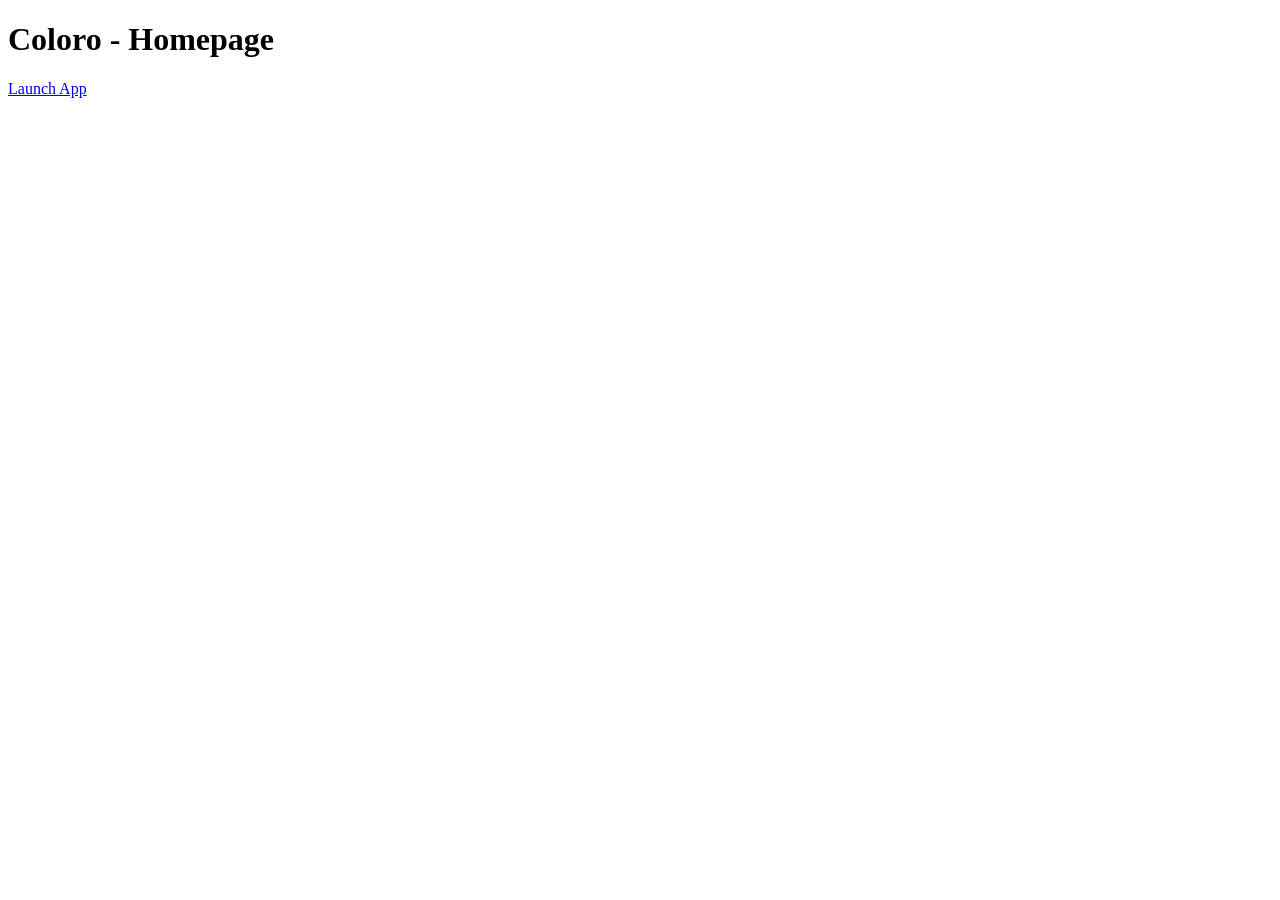
==== index.html @ 9630f3d0 "initial commit: the basic algorithms, however waiting on a rewrite to support the new color object" ====
<!DOCTYPE html>
<html lang="en">
<head>
    <meta charset="UTF-8">
    <meta name="viewport" content="width=device-width, initial-scale=1.0">
    <title>Homepage - Coloro</title>
    <link rel="stylesheet" href="styles.css">
</head>
<body>
    <h1>Coloro - Homepage</h1>
    <a href="app.html" class="button">Launch App</a>
</body>
</html>
---- styles.css ----
#color-container {
    display: flex;
    gap: 10px;
    margin: 10px;
}

.color {
    height: 100px;
    width: 100px;
    border: 2px solid black;
}
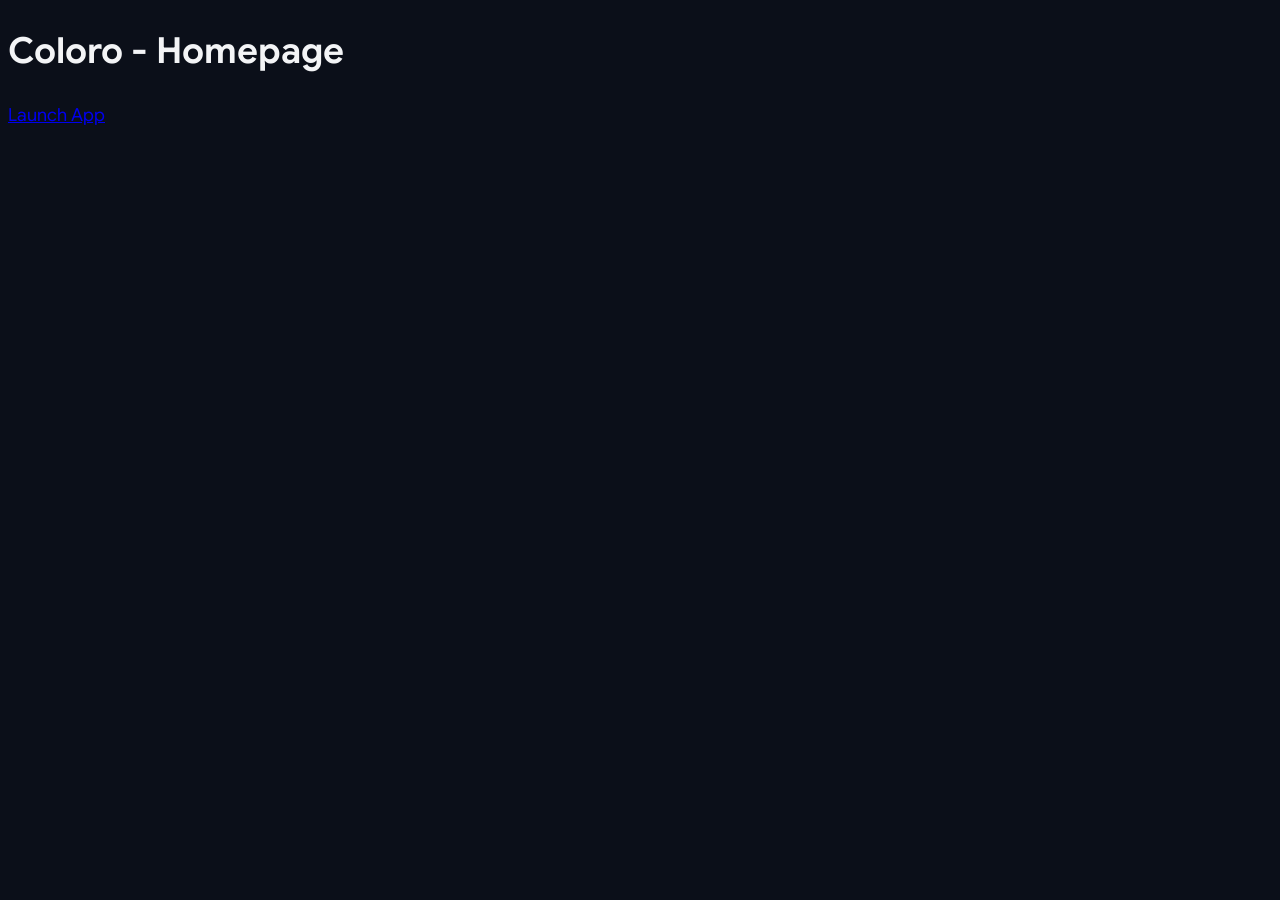
==== commit cf4557da: "Create the color object. Modify all function to be able to work with the color object directly.  Cre" ====
--- a/index.html
+++ b/index.html
@@ -4,7 +4,7 @@
     <meta charset="UTF-8">
     <meta name="viewport" content="width=device-width, initial-scale=1.0">
     <title>Homepage - Coloro</title>
-    <link rel="stylesheet" href="styles.css">
+    <link rel="stylesheet" href="css/styles.css">
 </head>
 <body>
     <h1>Coloro - Homepage</h1>
--- a/css/styles.css
+++ b/css/styles.css
@@ -0,0 +1,368 @@
+@font-face {
+    font-family: "Google Sans";
+    src: local("Google Sans"),
+        url("../fonts/GoogleSans-Regular.woff2") format("woff2 supports variations"),
+        url("../fonts/GoogleSans-Regular.woff2") format("woff2-variations");
+
+    font-weight: 100 900;
+    font-style: normal;
+    font-display: swap;
+}
+
+@font-face {
+    font-family: "Google Sans";
+    src: local("Google Sans Italic"), local("Google Sans-Italic"),
+        url("../fonts/GoogleSans-Italic.woff2") format("woff2 supports variations") url("../fonts/GoogleSans-Italic.woff2") format("woff2-variations");
+
+    font-weight: 100 900;
+    font-style: italic;
+    font-display: swap;
+}
+
+:root {
+    /* ==========================================================================
+       1. THE FONT FAMILY
+       ========================================================================== */
+    --font-main: "Google Sans", -apple-system, BlinkMacSystemFont, "Segoe UI", Roboto, sans-serif;
+    --font-mono: "JetBrains Mono", "Fira Code", Ubuntu Mono, Menlo, monospace;
+
+    /* ==========================================================================
+       2. FLUID TYPOGRAPHY SCALE (Min-Max range using CSS clamp)
+       ========================================================================== */
+    /* clamp(minimum_size, fluid_preferred_value, maximum_size)
+       This automatically scales smoothly based on the screen width!
+    */
+    --text-xs: clamp(0.75rem, 0.70rem + 0.22vw, 0.875rem);
+    /* 12px - 14px */
+    --text-sm: clamp(0.875rem, 0.83rem + 0.22vw, 1.00rem);
+    /* 14px - 16px (Body small) */
+    --text-base: clamp(1.00rem, 0.96rem + 0.22vw, 1.125rem);
+    /* 16px - 18px (Standard Body) */
+    --text-md: clamp(1.25rem, 1.18rem + 0.33vw, 1.44rem);
+    /* 20px - 23px (H3 / Card titles) */
+    --text-lg: clamp(1.56rem, 1.47rem + 0.49vw, 1.80rem);
+    /* 25px - 28px (H2 / Section heads) */
+    --text-xl: clamp(1.95rem, 1.82rem + 0.70vw, 2.30rem);
+    /* 31px - 36px (H1 / Page Title) */
+    --text-xxl: clamp(2.44rem, 2.23rem + 1.05vw, 3.00rem);
+    /* 39px - 48px (Hero Displays) */
+
+    /* ==========================================================================
+       3. FONT WEIGHT AXIS (Optimized for your Variable Font!)
+       ========================================================================== */
+    --weight-light: 300;
+    --weight-normal: 400;
+    --weight-medium: 550;
+    /* Variable fonts allow exact midpoint custom weights! */
+    --weight-semibold: 650;
+    --weight-bold: 750;
+    --weight-black: 900;
+
+    /* ==========================================================================
+       4. LINE HEIGHTS (Leading)
+       ========================================================================== */
+    --leading-none: 1;
+    --leading-tight: 1.25;
+    /* For large headings */
+    --leading-snug: 1.4;
+    /* For card elements / small descriptions */
+    --leading-normal: 1.6;
+    /* For standard readable body paragraphs */
+
+    /* ==========================================================================
+       5. THE SPACING SYSTEM (8px / 0.5rem Grid Base)
+       ========================================================================== */
+    /* Excellent for padding, margins, gaps, and layouts */
+    --space-xxs: 0.25rem;
+    /* 4px   - Tight label adjustments */
+    --space-xs: 0.50rem;
+    /* 8px   - Small inner padding */
+    --space-sm: 0.75rem;
+    /* 12px  - Button horizontal padding */
+    --space-md: 1.00rem;
+    /* 16px  - Standard card inner padding / list gaps */
+    --space-lg: 1.50rem;
+    /* 24px  - Layout structure gaps */
+    --space-xl: 2.00rem;
+    /* 32px  - Form section grouping gaps */
+    --space-xxl: 3.00rem;
+    /* 48px  - Massive hero display wrappers */
+
+    /* ==========================================================================
+       6. COMPONENT DESIGN SYSTEM TOKENS
+       ========================================================================== */
+    /* Border Radii (Curves) */
+    --radius-sm: 4px;
+    --radius-md: 8px;
+    /* Perfect for your .color-card grids */
+    --radius-lg: 16px;
+    --radius-full: 9999px;
+    /* For pill buttons / badges */
+
+    /* Shadows (Depth elevations) */
+    --shadow-sm: 0 1px 2px 0 rgba(0, 0, 0, 0.05);
+    --shadow-md: 0 4px 6px -1px rgba(0, 0, 0, 0.1), 0 2px 4px -1px rgba(0, 0, 0, 0.06);
+    --shadow-lg: 0 10px 15px -3px rgba(0, 0, 0, 0.1), 0 4px 6px -2px rgba(0, 0, 0, 0.05);
+
+    /* Theme Neutrals */
+    --bg-main: #0b0f19;
+    --bg-card: #161b26;
+    --bg-input: #1f2635;
+    --border-subtle: #2d3648;
+
+    /* Theme Text */
+    --text-primary: #f3f4f6;
+    --text-secondary: #9ca3af;
+    --text-muted: #6b7280;
+
+    /* Interface Accents */
+    --brand-primary: #3b82f6;
+    --brand-hover: #1d4ed8;
+    --brand-success: #10b981;
+    --brand-warning: rgb(255, 0, 0);
+}
+
+/* ==========================================================================
+   2. GLOBAL ELEMENT BASICS
+   ========================================================================== */
+body {
+    background-color: var(--bg-main);
+    color: var(--text-primary);
+    font-family: var(--font-main);
+    font-size: var(--text-base);
+    line-height: 1.5;
+}
+
+/* Common Layout Wrapper */
+.wrapper {
+    max-width: 900px;
+    margin: 0 auto var(--space-xl) auto;
+    padding: 0 var(--space-lg);
+}
+
+h2 {
+    font-size: var(--text-lg);
+    font-weight: 750;
+    margin-bottom: var(--space-md);
+    letter-spacing: -0.02em;
+}
+
+/* ==========================================================================
+   3. HEADER & NAVIGATION
+   ========================================================================== */
+header {
+    background-color: var(--bg-card);
+    /* gives nav its own distinct structural panel layer */
+    border-bottom: 1px solid var(--border-subtle);
+    padding: var(--space-md) 0;
+    margin-bottom: var(--space-xl);
+}
+
+nav {
+    max-width: 900px;
+    margin: 0 auto;
+    padding: 0 var(--space-lg);
+    display: flex;
+    justify-content: space-between;
+    align-items: center;
+}
+
+nav h1 {
+    font-size: var(--text-md);
+    font-weight: 800;
+    color: var(--text-primary);
+}
+
+.nav-links {
+    display: flex;
+    gap: var(--space-lg);
+    list-style: none;
+    margin: 0;
+    padding: 0;
+}
+
+.nav-links a {
+    color: var(--text-secondary);
+    text-decoration: none;
+    font-size: var(--text-sm);
+    font-weight: 550;
+    transition: color 0.2s ease;
+}
+
+.nav-links a:hover,
+.nav-links a[aria-current="true"] {
+    color: var(--brand-primary);
+}
+
+/* ==========================================================================
+   4. CONTROL DECK (INPUTS ZONE)
+   ========================================================================== */
+/* Side-by-side Layout for Picker and Input Text Box */
+.controls-deck {
+    display: flex;
+    align-items: flex-end;
+    /* 🌟 Lines up bottoms of inputs perfectly! */
+    gap: var(--space-md);
+    background-color: var(--bg-card);
+    border: 1px solid var(--border-subtle);
+    padding: var(--space-lg);
+    border-radius: var(--radius-lg);
+    box-shadow: var(--shadow-md);
+    margin-bottom: var(--space-sm);
+}
+
+/* Color Picker Adjustments */
+.picker-group {
+    display: flex;
+    flex-direction: column;
+}
+
+#color-picker {
+    -webkit-appearance: none;
+    -moz-appearance: none;
+    appearance: none;
+    width: 52px;
+    height: 48px;
+    background: transparent;
+    border: none;
+    cursor: pointer;
+    margin: 0;
+    padding: 0;
+}
+
+#color-picker::-webkit-color-swatch {
+    border: 1px solid var(--border-subtle);
+    border-radius: var(--radius-md);
+}
+
+/* Input Fields Containers */
+.input-container {
+    display: flex;
+    flex-direction: column;
+}
+
+.input-container label {
+    font-size: var(--text-xs);
+    color: var(--text-secondary);
+    margin-bottom: var(--space-xs);
+    /* space between input field and label */
+    font-weight: 600;
+}
+
+/* Dynamic width sizes for clean balance */
+.smart-field {
+    flex-grow: 1;
+    /* lets the paste box expand to fill open spaces elegantly */
+}
+
+#smart-color-input {
+    width: 100%;
+    /* fills its flex layout block container */
+    font-family: var(--font-mono);
+}
+
+.count-field {
+    flex-shrink: 0;
+}
+
+input[type="text"],
+input[type="number"] {
+    background-color: var(--bg-input);
+    border: 1px solid var(--border-subtle);
+    border-radius: var(--radius-md);
+    color: var(--text-primary);
+    padding: 0 var(--space-md);
+    font-size: var(--text-sm);
+    font-family: var(--font-main);
+    height: 48px;
+    box-sizing: border-box;
+    transition: border-color 0.2s ease, box-shadow 0.2s ease;
+}
+
+input[type="number"] {
+    width: 90px;
+    text-align: center;
+}
+
+input:focus {
+    outline: none;
+    border-color: var(--brand-primary);
+    box-shadow: 0 0 0 3px rgba(59, 130, 246, 0.15);
+    /* clean subtle developer glow */
+}
+
+/* Warning/Message Box styling */
+#message-box {
+    font-size: var(--text-sm);
+    color: var(--brand-warning);
+    font-weight: 550;
+    margin-top: var(--space-xs);
+    min-height: 1.5em;
+    /* Stops layout shifting when empty */
+}
+
+/* ==========================================================================
+   5. PALETTES CANVAS (ROW CONFIGURATIONS)
+   ========================================================================== */
+.color-card {
+    background-color: var(--bg-card);
+    border: 1px solid var(--border-subtle);
+    border-radius: var(--radius-lg);
+    padding: var(--space-lg);
+    margin-bottom: var(--space-lg);
+    box-shadow: var(--shadow-md);
+}
+
+.color-card h2 {
+    font-size: var(--text-base);
+    font-weight: 650;
+    margin-bottom: var(--space-md);
+    color: var(--text-primary);
+}
+
+.color-card h2 span {
+    font-weight: 400;
+    color: var(--text-secondary);
+    font-size: var(--text-sm);
+    margin-left: var(--space-xs);
+}
+
+/* The Swatch Grid Layout Row */
+.color-container {
+    display: flex;
+    width: 100%;
+    height: 100px;
+    border-radius: var(--radius-md);
+    overflow: hidden;
+    /* crops color edges inside nicely */
+    border: 1px solid var(--border-subtle);
+}
+
+/* Individual Color Cards generated via JS */
+.color-swatch {
+    flex: 1;
+    /* Makes swatches flex out evenly no matter if count is 3, 5, or 7! */
+    border: 1px solid var(--bg-main);
+    display: flex;
+    align-items: center;
+    justify-content: center;
+    padding: var(--space-xs);
+    text-align: center;
+    box-sizing: border-box;
+    transition: flex-grow 0.2s cubic-bezier(0.4, 0, 0.2, 1);
+}
+
+/* Subtle expand animation on mouse hover */
+.color-swatch:hover {
+    flex-grow: 1.4;
+}
+
+/* Meta Data code label inside swatch */
+.color-swatch span {
+    font-family: var(--font-mono);
+    font-size: var(--text-xs);
+    font-weight: 700;
+    letter-spacing: -0.02em;
+    user-select: all;
+    /* Allows developer to click once to highlight code text! */
+}
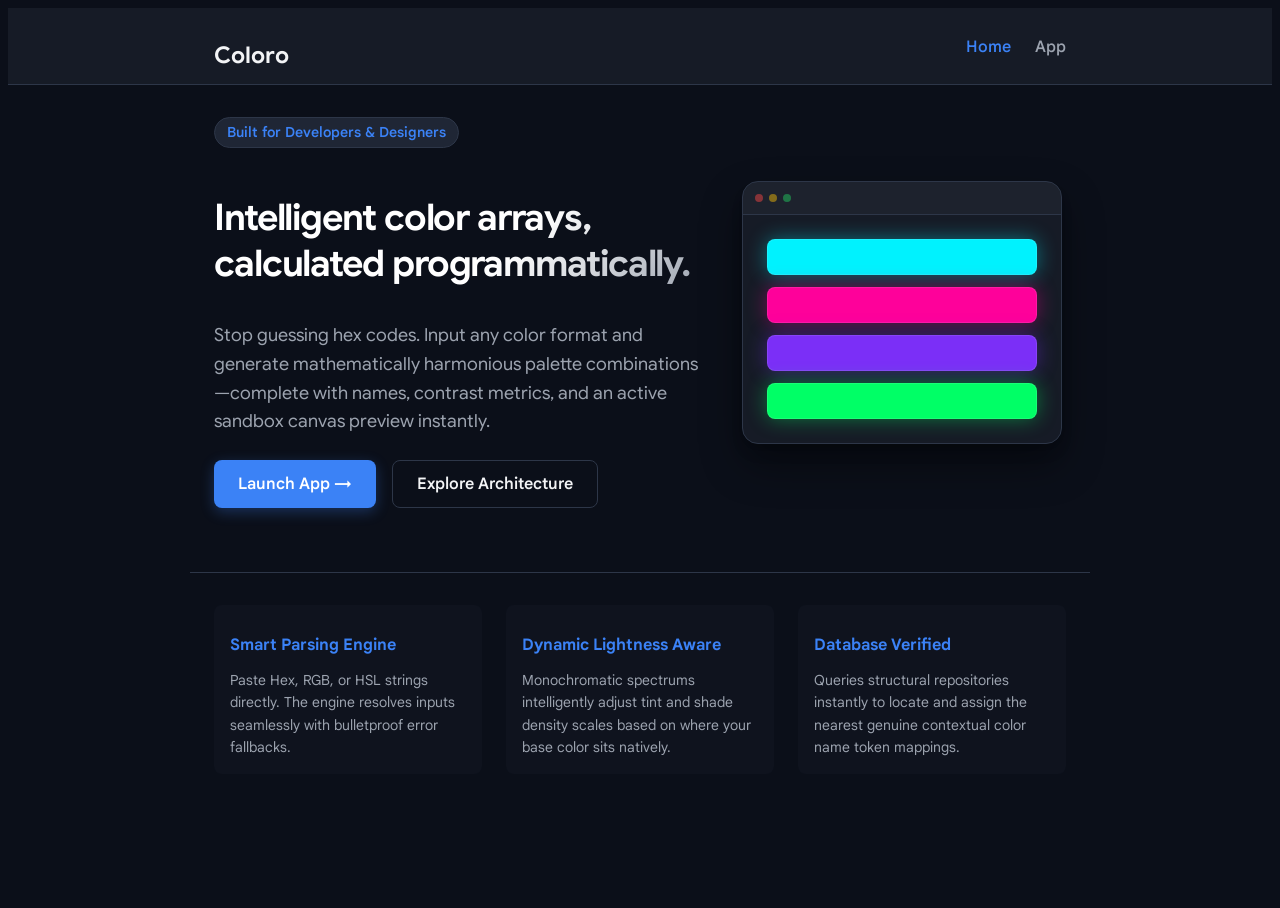
==== commit 2f997bf0: "Add landing page HTML and css" ====
--- a/index.html
+++ b/index.html
@@ -3,11 +3,70 @@
 <head>
     <meta charset="UTF-8">
     <meta name="viewport" content="width=device-width, initial-scale=1.0">
-    <title>Homepage - Coloro</title>
+    <title>Coloro - Intelligent Color Palettes for Developers</title>
+    <link rel="stylesheet" href="css/css-reset.css">
     <link rel="stylesheet" href="css/styles.css">
 </head>
 <body>
-    <h1>Coloro - Homepage</h1>
-    <a href="app.html" class="button">Launch App</a>
+    <header>
+        <nav>
+            <h1 class="logo">Coloro</h1>
+            <ul class="nav-links">
+                <li><a href="index.html" aria-current="true">Home</a></li>
+                <li><a href="app.html">App</a></li>
+            </ul>
+        </nav>
+    </header>
+
+    <main class="hero-wrapper">
+        <section class="hero-content">
+            <span class="badge">Built for Developers & Designers</span>
+            <h2 class="hero-title">Intelligent color arrays, calculated programmatically.</h2>
+            <p class="hero-subtitle">
+                Stop guessing hex codes. Input any color format and generate mathematically harmonious palette
+                combinations—complete with names, contrast metrics, and an active sandbox canvas preview instantly.
+            </p>
+            <div class="cta-group">
+                <a href="app.html" class="button primary-btn">Launch App →</a>
+                <a href="#features" class="button secondary-btn">Explore Architecture</a>
+            </div>
+        </section>
+
+        <section class="hero-visual">
+            <div class="mockup-frame">
+                <div class="mockup-header">
+                    <span class="dot red"></span>
+                    <span class="dot yellow"></span>
+                    <span class="dot green"></span>
+                </div>
+                <div class="mockup-body">
+                    <div class="mockup-row">
+                        <div class="swatch-pill"></div>
+                        <div class="swatch-pill"></div>
+                        <div class="swatch-pill"></div>
+                        <div class="swatch-pill"></div>
+                    </div>
+                </div>
+            </div>
+        </section>
+    </main>
+
+    <section id="features" class="wrapper features-grid">
+        <div class="feature-card">
+            <h3>Smart Parsing Engine</h3>
+            <p>Paste Hex, RGB, or HSL strings directly. The engine resolves inputs seamlessly with bulletproof error
+                fallbacks.</p>
+        </div>
+        <div class="feature-card">
+            <h3>Dynamic Lightness Aware</h3>
+            <p>Monochromatic spectrums intelligently adjust tint and shade density scales based on where your base color
+                sits natively.</p>
+        </div>
+        <div class="feature-card">
+            <h3>Database Verified</h3>
+            <p>Queries structural repositories instantly to locate and assign the nearest genuine contextual color name
+                token mappings.</p>
+        </div>
+    </section>
 </body>
 </html>
--- a/css/styles.css
+++ b/css/styles.css
@@ -330,8 +330,9 @@
 /* The Swatch Grid Layout Row */
 .color-container {
     display: flex;
+    flex-wrap: wrap;
     width: 100%;
-    height: 100px;
+    min-height: 100px;
     border-radius: var(--radius-md);
     overflow: hidden;
     /* crops color edges inside nicely */
@@ -341,6 +342,8 @@
 /* Individual Color Cards generated via JS */
 .color-swatch {
     flex: 1;
+    height: 100px;
+    /* 🌟 Ensure rows maintain a consistent height when wrapped */
     /* Makes swatches flex out evenly no matter if count is 3, 5, or 7! */
     border: 1px solid var(--bg-main);
     display: flex;
@@ -365,4 +368,228 @@
     letter-spacing: -0.02em;
     user-select: all;
     /* Allows developer to click once to highlight code text! */
+}
+
+/* ==========================================================================
+   7. LANDING PAGE SPECIFIC HERO LAYOUT
+   ========================================================================== */
+.hero-wrapper {
+    max-width: 900px;
+    margin: var(--space-xl) auto calc(var(--space-xl) * 2) auto;
+    padding: 0 var(--space-lg);
+    display: grid;
+    grid-template-columns: 1.2fr 0.8fr;
+    /* Splits side-by-side on desktop */
+    gap: var(--space-xl);
+    align-items: center;
+}
+
+/* If screen is mobile size, stack them vertically */
+@media (max-width: 768px) {
+    .hero-wrapper {
+        grid-template-columns: 1fr;
+        text-align: center;
+        margin-top: var(--space-lg);
+    }
+}
+
+.hero-content {
+    display: flex;
+    flex-direction: column;
+    align-items: flex-start;
+}
+
+@media (max-width: 768px) {
+    .hero-content {
+        align-items: center;
+    }
+}
+
+.badge {
+    background-color: var(--bg-input);
+    border: 1px solid var(--border-subtle);
+    color: var(--brand-primary);
+    font-size: var(--text-xs);
+    font-weight: 600;
+    padding: var(--space-xxs) var(--space-sm);
+    border-radius: var(--radius-full);
+    margin-bottom: var(--space-md);
+}
+
+.hero-title {
+    font-size: var(--text-xl);
+    font-weight: 900;
+    line-height: var(--leading-tight);
+    margin-bottom: var(--space-md);
+    letter-spacing: -0.03em;
+    background: linear-gradient(135deg, #ffffff 60%, var(--text-secondary));
+    -webkit-background-clip: text;
+    -webkit-text-fill-color: transparent;
+}
+
+.hero-subtitle {
+    font-size: var(--text-base);
+    color: var(--text-secondary);
+    line-height: var(--leading-normal);
+    margin-bottom: var(--space-lg);
+}
+
+/* Button Group Alignment */
+.cta-group {
+    display: flex;
+    gap: var(--space-md);
+}
+
+.button {
+    display: inline-flex;
+    align-items: center;
+    justify-content: center;
+    height: 48px;
+    padding: 0 var(--space-lg);
+    font-size: var(--text-sm);
+    font-weight: 600;
+    border-radius: var(--radius-md);
+    text-decoration: none;
+    box-sizing: border-box;
+    transition: all 0.2s ease;
+}
+
+.primary-btn {
+    background-color: var(--brand-primary);
+    color: #ffffff;
+    box-shadow: 0 4px 14px rgba(59, 130, 246, 0.3);
+}
+
+.primary-btn:hover {
+    background-color: var(--brand-hover);
+    transform: translateY(-1px);
+}
+
+.secondary-btn {
+    background-color: transparent;
+    border: 1px solid var(--border-subtle);
+    color: var(--text-primary);
+}
+
+.secondary-btn:hover {
+    background-color: var(--bg-input);
+    border-color: var(--text-muted);
+}
+
+/* ==========================================================================
+   8. HERO DECORATIVE VISUAL MOCKUP
+   ========================================================================== */
+.hero-visual {
+    display: flex;
+    justify-content: center;
+}
+
+.mockup-frame {
+    background-color: var(--bg-card);
+    border: 1px solid var(--border-subtle);
+    border-radius: var(--radius-lg);
+    width: 100%;
+    max-width: 320px;
+    box-shadow: var(--shadow-lg), 0 20px 40px rgba(0, 0, 0, 0.4);
+    overflow: hidden;
+}
+
+.mockup-header {
+    background-color: rgba(255, 255, 255, 0.03);
+    border-bottom: 1px solid var(--border-subtle);
+    padding: var(--space-sm);
+    display: flex;
+    gap: 6px;
+}
+
+.dot {
+    width: 8px;
+    height: 8px;
+    border-radius: 50%;
+    opacity: 0.5;
+}
+
+.red {
+    background-color: #ef4444;
+}
+
+.yellow {
+    background-color: #eab308;
+}
+
+.green {
+    background-color: #22c55e;
+}
+
+.mockup-body {
+    padding: var(--space-lg);
+}
+
+.mockup-row {
+    display: flex;
+    flex-direction: column;
+    gap: var(--space-sm);
+}
+
+.swatch-pill {
+    height: 36px;
+    border-radius: var(--radius-md);
+    border: 1px solid rgba(255, 255, 255, 0.1);
+}
+
+/* ==========================================================================
+   9. BOTTOM THREE-COLUMN FEATURES FEATURE-GRID
+   ========================================================================== */
+.features-grid {
+    display: grid;
+    grid-template-columns: repeat(auto-fit, minmax(240px, 1fr));
+    gap: var(--space-lg);
+    border-top: 1px solid var(--border-subtle);
+    padding-top: var(--space-xl);
+}
+
+.feature-card {
+    background-color: rgba(22, 27, 38, 0.4);
+    /* subtle see-through overlay */
+    padding: var(--space-md);
+    border-radius: var(--radius-md);
+}
+
+.feature-card h3 {
+    font-size: var(--text-sm);
+    font-weight: 700;
+    margin-bottom: var(--space-xs);
+    color: var(--brand-primary);
+}
+
+.feature-card p {
+    font-size: var(--text-xs);
+    color: var(--text-secondary);
+    line-height: 1.6;
+}
+
+/* Update your mockup swatch preview colors with these ultra-bright, high-contrast neons */
+
+.swatch-pill:nth-child(1) {
+    background: #00f2fe;
+    /* Cyber Neon Cyan */
+    box-shadow: 0 0 20px rgba(0, 242, 254, 0.4);
+}
+
+.swatch-pill:nth-child(2) {
+    background: #fe019a;
+    /* Hot Neon Pink */
+    box-shadow: 0 0 20px rgba(254, 1, 154, 0.4);
+}
+
+.swatch-pill:nth-child(3) {
+    background: #7b2ff7;
+    /* Electric Purple */
+    box-shadow: 0 0 20px rgba(123, 47, 247, 0.4);
+}
+
+.swatch-pill:nth-child(4) {
+    background: #00ff66;
+    /* Radioactive Neon Green */
+    box-shadow: 0 0 20px rgba(0, 255, 102, 0.4);
 }
